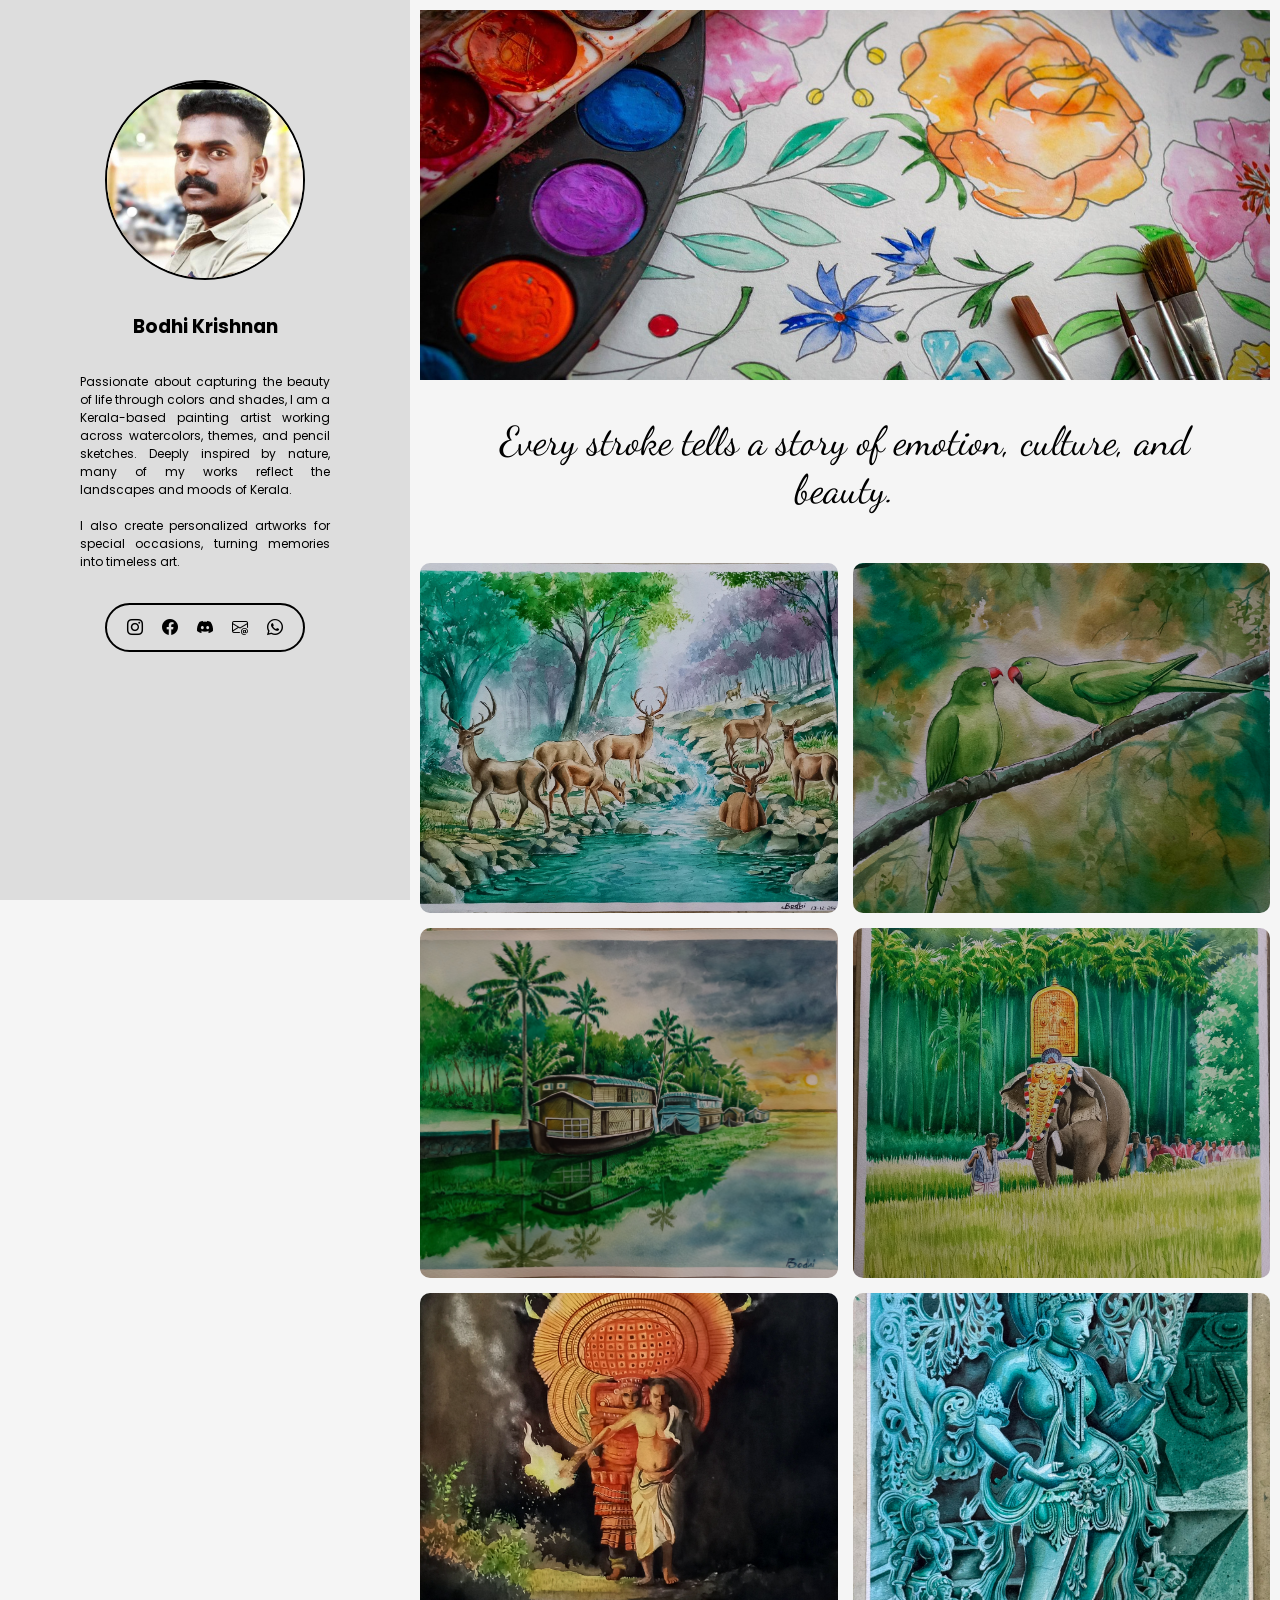
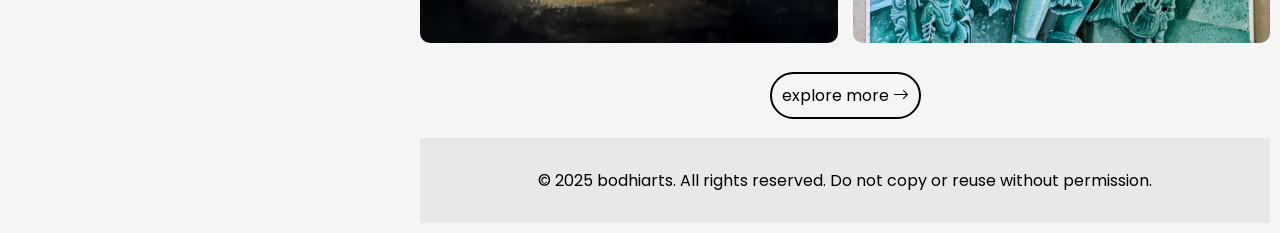
==== index.html @ 40769c51 "added files" ====
<!DOCTYPE html>
<html lang="en">
    <head>
        <meta charset="UTF-8">
        <meta name="viewport" content="width=device-width, initial-scale=1.0">
        <title>Bodhi Krishnan</title>
        <!-- Favicon -->
        <link rel="icon" type="image/png" href="./assets/favicon.png">
        <link rel="preconnect" href="https://fonts.googleapis.com">
        <link rel="preconnect" href="https://fonts.gstatic.com" crossorigin>
        <link href="https://fonts.googleapis.com/css2?family=Dancing+Script:wght@400..700&family=Montserrat:ital,wght@0,100..900;1,100..900&family=Poppins:ital,wght@0,100;0,200;0,300;0,400;0,500;0,600;0,700;0,800;0,900;1,100;1,200;1,300;1,400;1,500;1,600;1,700;1,800;1,900&display=swap" rel="stylesheet">
        <link rel="stylesheet" href="https://cdn.jsdelivr.net/npm/bootstrap-icons@1.13.1/font/bootstrap-icons.min.css">
        <link rel="stylesheet" href="style.css">
    </head>
    <body>
        <section class="main-section">
            <aside class="aside" id="sidebar">
                <div class="close">
                    <i class="bi bi-x-lg" onclick="closeSidebarFn()" style="font-size: 25px; cursor: pointer;"></i>
                </div>
                <img
                    src="./assets/bodhi.jpg"
                    width="200"
                    height="200"
                    alt="profile"
                    onclick="clickImageFn()">
                <div>
                    <h3>Bodhi Krishnan</h3>
                </div>
                <div class="about-artist">
                    <p>
                        Passionate about capturing the beauty of life through colors and shades, I am a Kerala-based painting artist working across watercolors, themes, and pencil sketches. Deeply inspired by nature, many of my works reflect the landscapes and moods of Kerala.
                        <br>
                        <br>
                        I also create personalized artworks for special occasions, turning memories into timeless art.
                    </p>
                </div>
                <div class="social-medias">
                    <a href="#">
                        <i class="bi bi-instagram"></i>
                    </a>
                    <a href="#">
                        <i class="bi bi-facebook"></i>
                    </a>
                    <a href="#">
                        <i class="bi bi-discord"></i>
                    </a>
                    <a href="#">
                        <i class="bi bi-envelope-at"></i>
                    </a>
                    <a href="#">
                        <i class="bi bi-whatsapp"></i>
                    </a>
                </div>
            </aside>
            <main>
                <div class="banner">
                    <img
                        src="./assets/banner-img.jpg"
                        width="100"
                        height="100"
                        alt="bodhi banner"
                    >
                </div>
                <div class="quote">
                    Every stroke tells a story of emotion, culture, and beauty.
                </div>
                <div class="gallery">
                    <img src="./assets/gallery/img1.jpg" alt="gallery 1" width="300" height="350" onclick="openLightbox(this)">
                    <img src="./assets/gallery/img2.jpg" alt="gallery 2" width="300" height="350" onclick="openLightbox(this)">
                    <img src="./assets/gallery/img3.jpg" alt="gallery 3" width="300" height="350" onclick="openLightbox(this)">
                    <img src="./assets/gallery/img4.jpg" alt="gallery 4" width="300" height="350" onclick="openLightbox(this)">
                    <img src="./assets/gallery/img5.jpg" alt="gallery 5" width="300" height="350" onclick="openLightbox(this)">
                    <img src="./assets/gallery/img6.jpg" alt="gallery 6" width="300" height="350" onclick="openLightbox(this)">
                </div>
                <div class="explore">
                    <a href="#">
                        explore more
                        <i class="bi bi-arrow-right"></i>
                    </a>
                </div>

                <footer>
                    <p>© 2025 bodhiarts. All rights reserved. Do not copy or reuse without permission.</p>
                </footer>
            </main>
        </section>
        <!-- Lightbox -->
        <div id="lightbox" class="lightbox" onclick="closeLightbox()">
            <img id="lightbox-img">
        </div>
        <!-- Script -->
        <!-- 
        all the scripts go here
         -->
        <script>
            function openLightbox(img) {
            document.getElementById("lightbox").style.display = "flex";
            document.getElementById("lightbox-img").src = img.src;
            }
            function closeLightbox() {
            document.getElementById("lightbox").style.display = "none";
            }
        </script>
        <!--  -->
        <!--  -->
        <!--  -->
        <script>

            const sidebar = document.getElementById("sidebar");

            function sidebarFn() {
                
                if(window.innerWidth < 998) {
                    sidebar.classList.add("mobile")
                }
                else {
                    sidebar.classList.remove("mobile")
                    if(sidebar.classList.contains("view")) {
                        sidebar.classList.remove("view")
                    }
                }
            }

            function clickImageFn() {
                
                if(sidebar.classList.contains("mobile")) {
                    sidebar.classList.add("view") 
                }
            }

            function closeSidebarFn() {
                sidebar.classList.remove("view") 
            }

            window.addEventListener("resize", sidebarFn);
        </script>
    </body>
</html>
---- style.css ----
:root {
    --padding-sm: 45px;
    --padding-md: 90px;
    --teritiary-color: black;
}

*, *::before, *::after {
    box-sizing: border-box;
}

* {
    margin: 0;
    padding: 0;
}

html {
    user-select: none;
}

body {
    background-color: #f5f5f5;
    font-family: "Poppins", sans-serif;
    height: 100vh;
}

.main-section {
    display: flex;
    flex-direction: row;
}

.main-section>* {
    min-width: 400px;
}

.main-section main {
    flex-grow: 1;
}

.about-artist {
    max-width: 250px;
    font-size: 12px;
    text-align: justify;
    text-justify: inter-word;
}

.aside {
    display: flex;
    flex-direction: column;
    gap: 2em;
    align-items: center;
    height: 100vh;
    background-color: rgb(221, 221, 221);
    position: fixed;
    left: 0;
    top: 0;
    bottom: 0;
    box-sizing: border-box;
    padding: 80px;
}

.aside img {
    width: 200px;
    height: 200px;
    object-fit: cover;
    background-size: cover;
    border-radius: 100px;
    border: 2px solid var(--teritiary-color);
}

main {
    display: flex;
    flex-direction: column;
    padding: 10px;
    margin-left: 410px;
}

.social-medias {
    display: flex;
    flex-direction: row;
    gap: 1.2em;
    border: 2px solid var(--teritiary-color);
    padding: 10px 20px;
    border-radius: 100px;
}

.social-medias a {
    color: var(--teritiary-color);
    text-decoration: none;
}

.social-medias a:hover {
    transform: scale(1.4);
}

.banner img {
    width: 100%;
    height: 370px;
    object-fit: cover;
}

.quote {
    text-align: center;
    padding: 30px;
    font-family: "Dancing Script", cursive;
    font-size: 2.5rem;
}

.gallery {
    display: grid;
    grid-template-columns: repeat(2, 1fr);
    /* 2 columns */
    gap: 15px;
    padding: 20px 0px;
}

.gallery img {
    width: 100%;
    border-radius: 10px;
    cursor: pointer;
    transition: transform 0.2s;
    object-fit: cover;
}

.gallery img:hover {
    transform: scale(1.02);
}

/* Lightbox */
.lightbox {
    display: none;
    position: fixed;
    z-index: 1000;
    top: 0;
    left: 0;
    width: 100%;
    height: 100%;
    background: rgba(0, 0, 0, 0.8);
    justify-content: center;
    align-items: center;
}

.lightbox img {
    max-width: 90%;
    max-height: 90%;
    border-radius: 10px;
}


.aside .close {
    display: none;
}

.aside.mobile {
    flex-direction: row;
    height: 70px;
    width: 100%;
    padding: 60px 30px;
}

.aside.mobile h3 {
    font-size: 1.1rem;
}

.aside.mobile .about-artist, .aside.mobile .social-medias {
    display: none;
}

.aside.mobile img {
    width: 60px;
    height: 60px;
    object-fit: cover;
    background-size: cover;
    border-radius: 100px;
    border: 2px solid var(--teritiary-color);
}


.aside.mobile.view {
    flex-direction: column;
    height: 100vh;
}

.aside.mobile.view img {
    width: 200px;
    height: 200px;
    object-fit: cover;
    background-size: cover;
    border-radius: 100px;
    border: 2px solid var(--teritiary-color);
}

.aside.mobile.view .about-artist, .aside.mobile.view .social-medias {
    display: block;
}

.aside.mobile.view h3 {
    font-size: 18px;
}

.aside.mobile.view .social-medias {
    width: 100%;
    display: flex;
    align-items: center;
    justify-content: center;
    gap: 2em;
}

.aside.mobile.view .close {
    display: flex;
    justify-content: flex-start;
    width: 100%;
    position: absolute;
    left: 5%;
    top: 3%;
}


.explore {
    text-align: center;
    margin: 20px 0px 30px 0px;
}

.explore a {
    padding: 10px;
    border: 2px solid var(--teritiary-color);
    text-decoration: none;
    border-radius: 100px;
    color: var(--teritiary-color);
}

footer {
    text-align: center;
    padding: 30px;
    background-color: rgb(232, 232, 232);
}

@media (max-width: 998px) {
    .gallery {
        grid-template-columns: repeat(1, 1fr);
    }

    .main-section>* {
        min-width: 10px;
    }

    main {
        margin-left: 0px;
    }

}
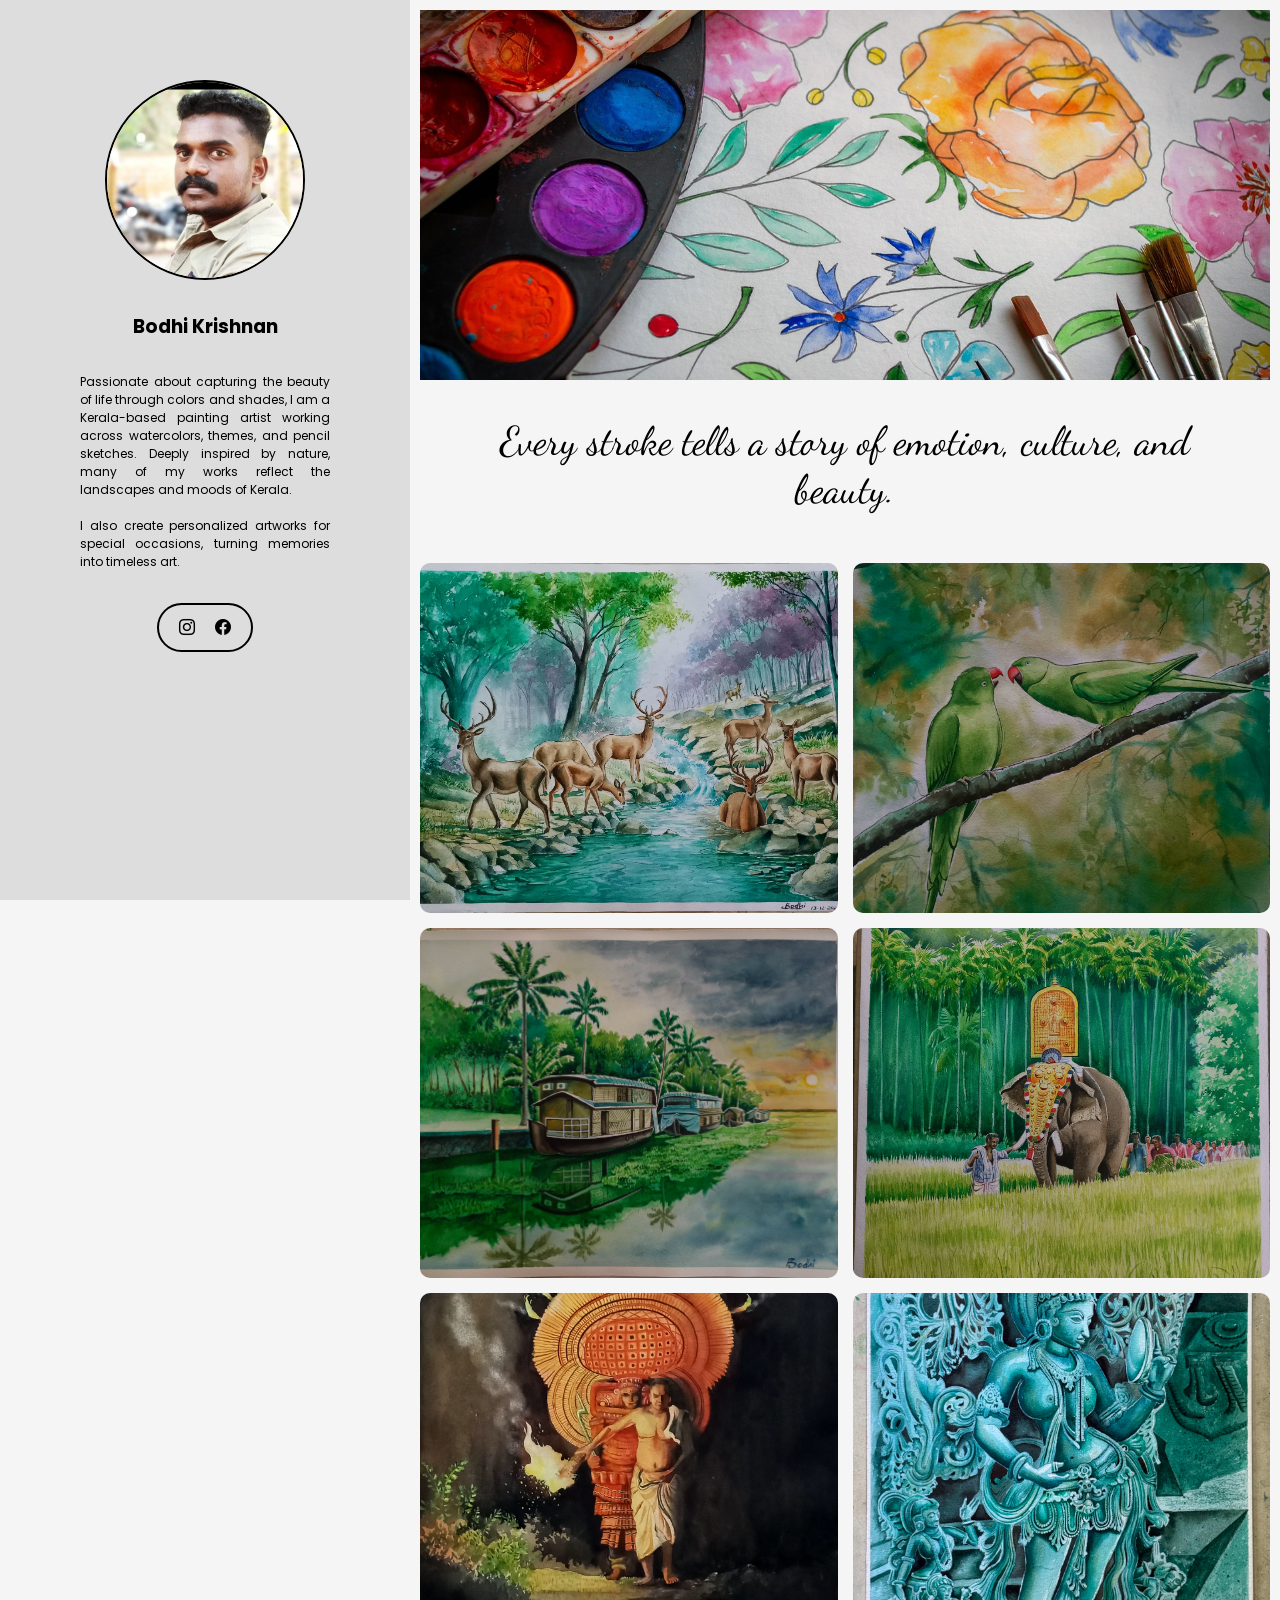
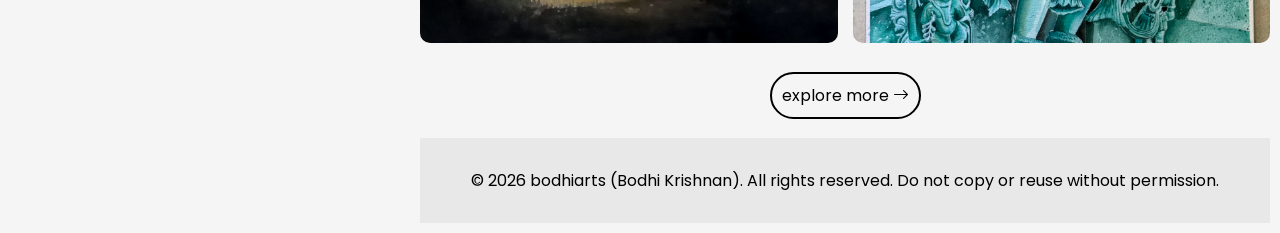
==== commit b5884085: "Update index.html" ====
--- a/index.html
+++ b/index.html
@@ -3,16 +3,32 @@
     <head>
         <meta charset="UTF-8">
         <meta name="viewport" content="width=device-width, initial-scale=1.0">
-        <title>Bodhi Krishnan</title>
+        <title>Bodhi Krishnan Art Portfolio</title>
+        <meta name="description" content="Explore the art portfolio of Bodhi Krishnan (bodhiarts). Featuring vibrant watercolors, realistic pencil sketches, and nature-inspired themes capturing the essence of Kerala." />
+
+        <!-- Open Graph / Facebook / LinkedIn -->
+        <meta property="og:type" content="website" />
+        <meta property="og:url" content="https://bodhiarts.github.io/" />
+        <meta property="og:title" content="Bodhi Krishnan Art Portfolio | Kerala-Based Painting & Sketch Artist" />
+        <meta property="og:description" content="Explore vibrant watercolors, pencil sketches, and nature-inspired themes capturing the beauty of Kerala. Available for personalized commission artworks." />
+        <meta property="og:image" content="https://bodhiarts.github.io/public/og-img.jpg" />
+        <meta property="og:site_name" content="Bodhi Krishnan Art Portfolio" />
+        
+        <!-- X / Twitter -->
+        <meta name="twitter:card" content="summary_large_image" />
+        <meta name="twitter:url" content="https://bodhiarts.github.io/" />
+        <meta name="twitter:title" content="Bodhi Krishnan Art Portfolio | Kerala-Based Painting & Sketch Artist" />
+        <meta name="twitter:description" content="Explore vibrant watercolors, pencil sketches, and nature-inspired themes capturing the beauty of Kerala. Available for personalized commission artworks." />
+        <meta name="twitter:image" content="https://bodhiarts.github.io/public/og-img.jpg" />
         <!-- Favicon -->
-        <link rel="icon" type="image/png" href="./assets/favicon.png">
+        <link rel="icon" type="image/png" href="./public/favicon.png">
         <link rel="preconnect" href="https://fonts.googleapis.com">
         <link rel="preconnect" href="https://fonts.gstatic.com" crossorigin>
         <link href="https://fonts.googleapis.com/css2?family=Dancing+Script:wght@400..700&family=Montserrat:ital,wght@0,100..900;1,100..900&family=Poppins:ital,wght@0,100;0,200;0,300;0,400;0,500;0,600;0,700;0,800;0,900;1,100;1,200;1,300;1,400;1,500;1,600;1,700;1,800;1,900&display=swap" rel="stylesheet">
         <link rel="stylesheet" href="https://cdn.jsdelivr.net/npm/bootstrap-icons@1.13.1/font/bootstrap-icons.min.css">
         <link rel="stylesheet" href="style.css">
     </head>
-    <body>
+    <body onload="checkWebFn()">
         <section class="main-section">
             <aside class="aside" id="sidebar">
                 <div class="close">
@@ -36,20 +52,11 @@
                     </p>
                 </div>
                 <div class="social-medias">
-                    <a href="#">
+                    <a href="https://www.instagram.com/bodhi_artz">
                         <i class="bi bi-instagram"></i>
                     </a>
                     <a href="#">
                         <i class="bi bi-facebook"></i>
-                    </a>
-                    <a href="#">
-                        <i class="bi bi-discord"></i>
-                    </a>
-                    <a href="#">
-                        <i class="bi bi-envelope-at"></i>
-                    </a>
-                    <a href="#">
-                        <i class="bi bi-whatsapp"></i>
                     </a>
                 </div>
             </aside>
@@ -59,19 +66,19 @@
                         src="./assets/banner-img.jpg"
                         width="100"
                         height="100"
-                        alt="bodhi banner"
+                        alt="bodhi krishnan, kerala artist portfolio banner"
                     >
                 </div>
                 <div class="quote">
                     Every stroke tells a story of emotion, culture, and beauty.
                 </div>
                 <div class="gallery">
-                    <img src="./assets/gallery/img1.jpg" alt="gallery 1" width="300" height="350" onclick="openLightbox(this)">
-                    <img src="./assets/gallery/img2.jpg" alt="gallery 2" width="300" height="350" onclick="openLightbox(this)">
-                    <img src="./assets/gallery/img3.jpg" alt="gallery 3" width="300" height="350" onclick="openLightbox(this)">
-                    <img src="./assets/gallery/img4.jpg" alt="gallery 4" width="300" height="350" onclick="openLightbox(this)">
-                    <img src="./assets/gallery/img5.jpg" alt="gallery 5" width="300" height="350" onclick="openLightbox(this)">
-                    <img src="./assets/gallery/img6.jpg" alt="gallery 6" width="300" height="350" onclick="openLightbox(this)">
+                    <img src="./assets/gallery/img1.jpg" alt="Landscape showing a deer and valley by Bodhi Krishnan, a Kerala-based artist" width="300" height="350" onclick="openLightbox(this)">
+                    <img src="./assets/gallery/img2.jpg" alt="Two parrots sharing a lovable moment by Bodhi Krishnan, a Kerala-based artist" width="300" height="350" onclick="openLightbox(this)">
+                    <img src="./assets/gallery/img3.jpg" alt="Backwater view of Kerala by Bodhi Krishnan, a Kerala-based artist" width="300" height="350" onclick="openLightbox(this)">
+                    <img src="./assets/gallery/img4.jpg" alt="An elephant and mahout with villagers during a Kerala festival by Bodhi Krishnan, a Kerala-based artist" width="300" height="350" onclick="openLightbox(this)">
+                    <img src="./assets/gallery/img5.jpg" alt="Thematic painting of the Theyyam tradition of Kerala by Bodhi Krishnan, a Kerala-based artist" width="300" height="350" onclick="openLightbox(this)">
+                    <img src="./assets/gallery/img6.jpg" alt="Darpana Sundari artwork by Bodhi Krishnan, a Kerala-based artist" width="300" height="350" onclick="openLightbox(this)">
                 </div>
                 <div class="explore">
                     <a href="#">
@@ -81,7 +88,7 @@
                 </div>
 
                 <footer>
-                    <p>© 2025 bodhiarts. All rights reserved. Do not copy or reuse without permission.</p>
+                    <p>© <span id="year">2025</span> bodhiarts (Bodhi Krishnan). All rights reserved. Do not copy or reuse without permission.</p>
                 </footer>
             </main>
         </section>
@@ -94,6 +101,10 @@
         all the scripts go here
          -->
         <script>
+
+            // copyright Date
+            document.getElementById("year").textContent = new Date().getFullYear();
+            // 
             function openLightbox(img) {
             document.getElementById("lightbox").style.display = "flex";
             document.getElementById("lightbox-img").src = img.src;
@@ -109,6 +120,11 @@
 
             const sidebar = document.getElementById("sidebar");
 
+            function checkWebFn() {
+                if(window.innerWidth < 998) {
+                    sidebar.classList.add("mobile")
+                }
+            }
             function sidebarFn() {
                 
                 if(window.innerWidth < 998) {
@@ -137,3 +153,4 @@
         </script>
     </body>
 </html>
+
